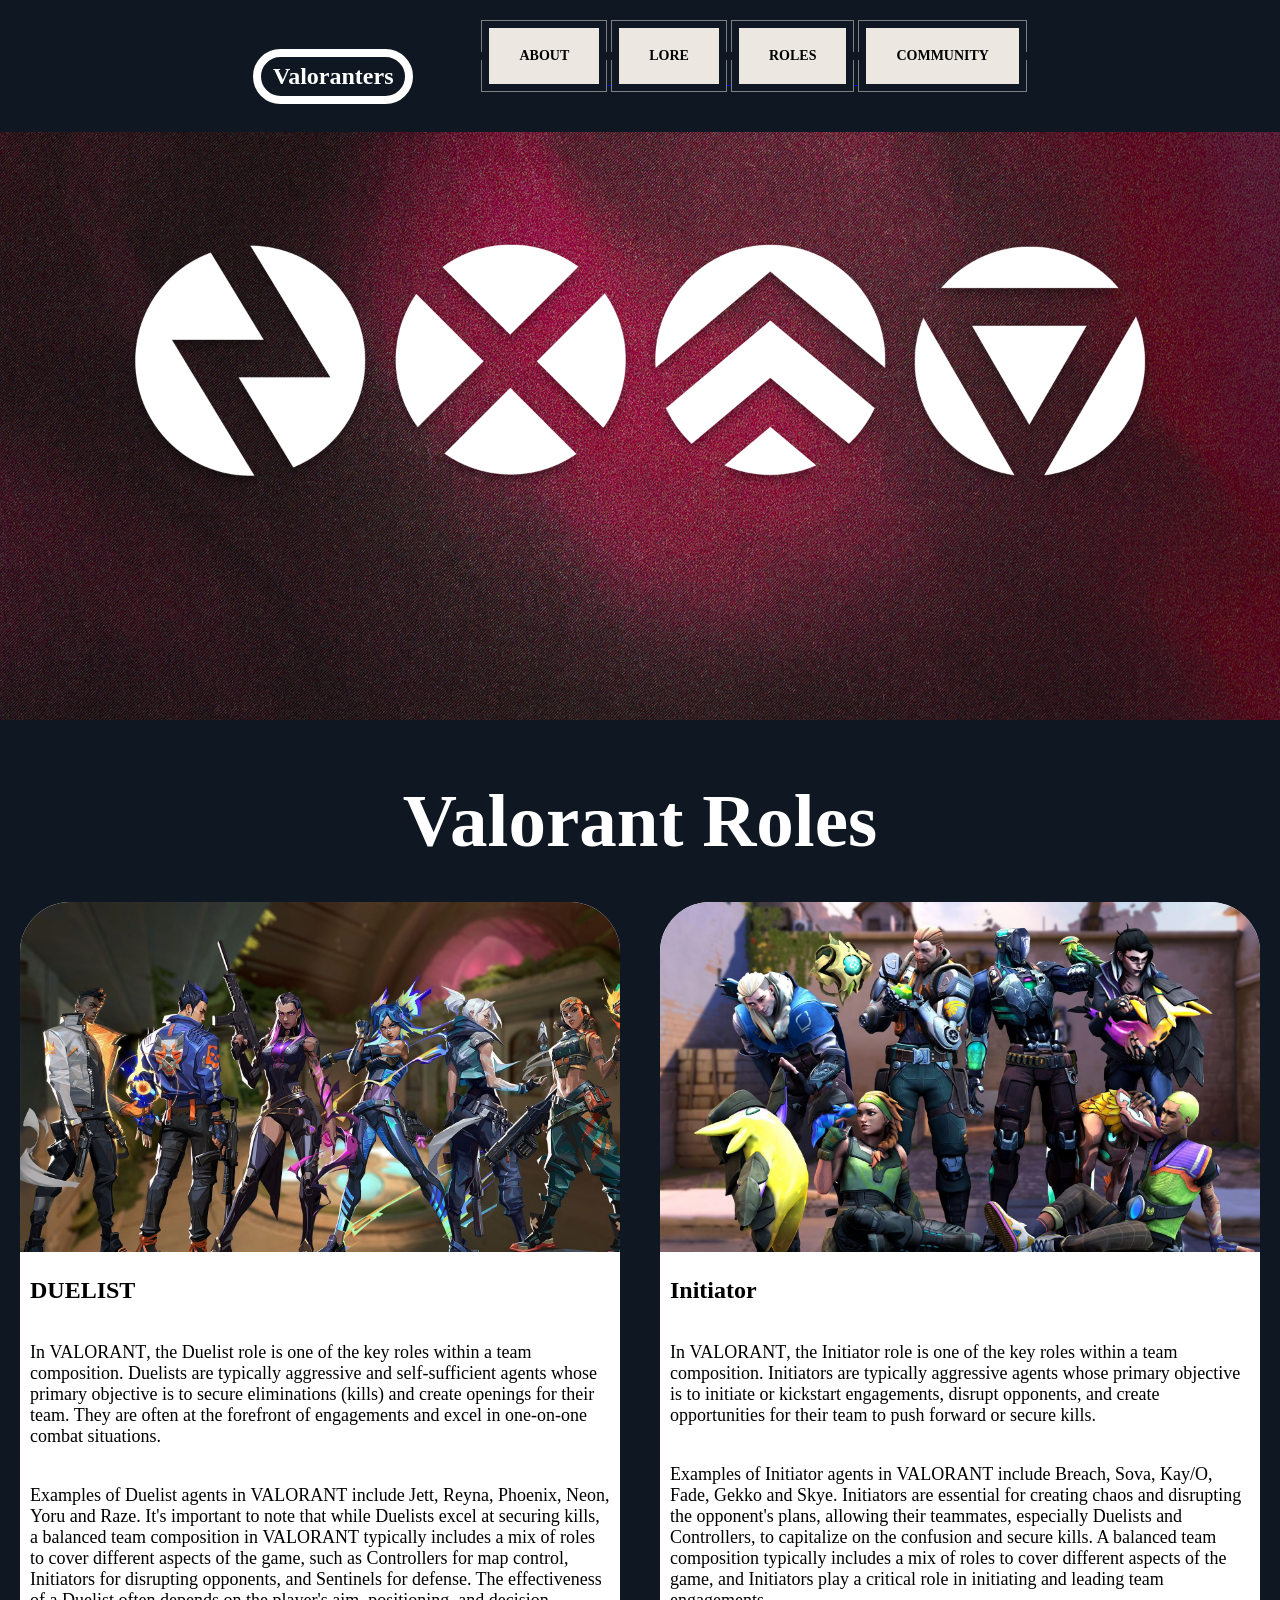
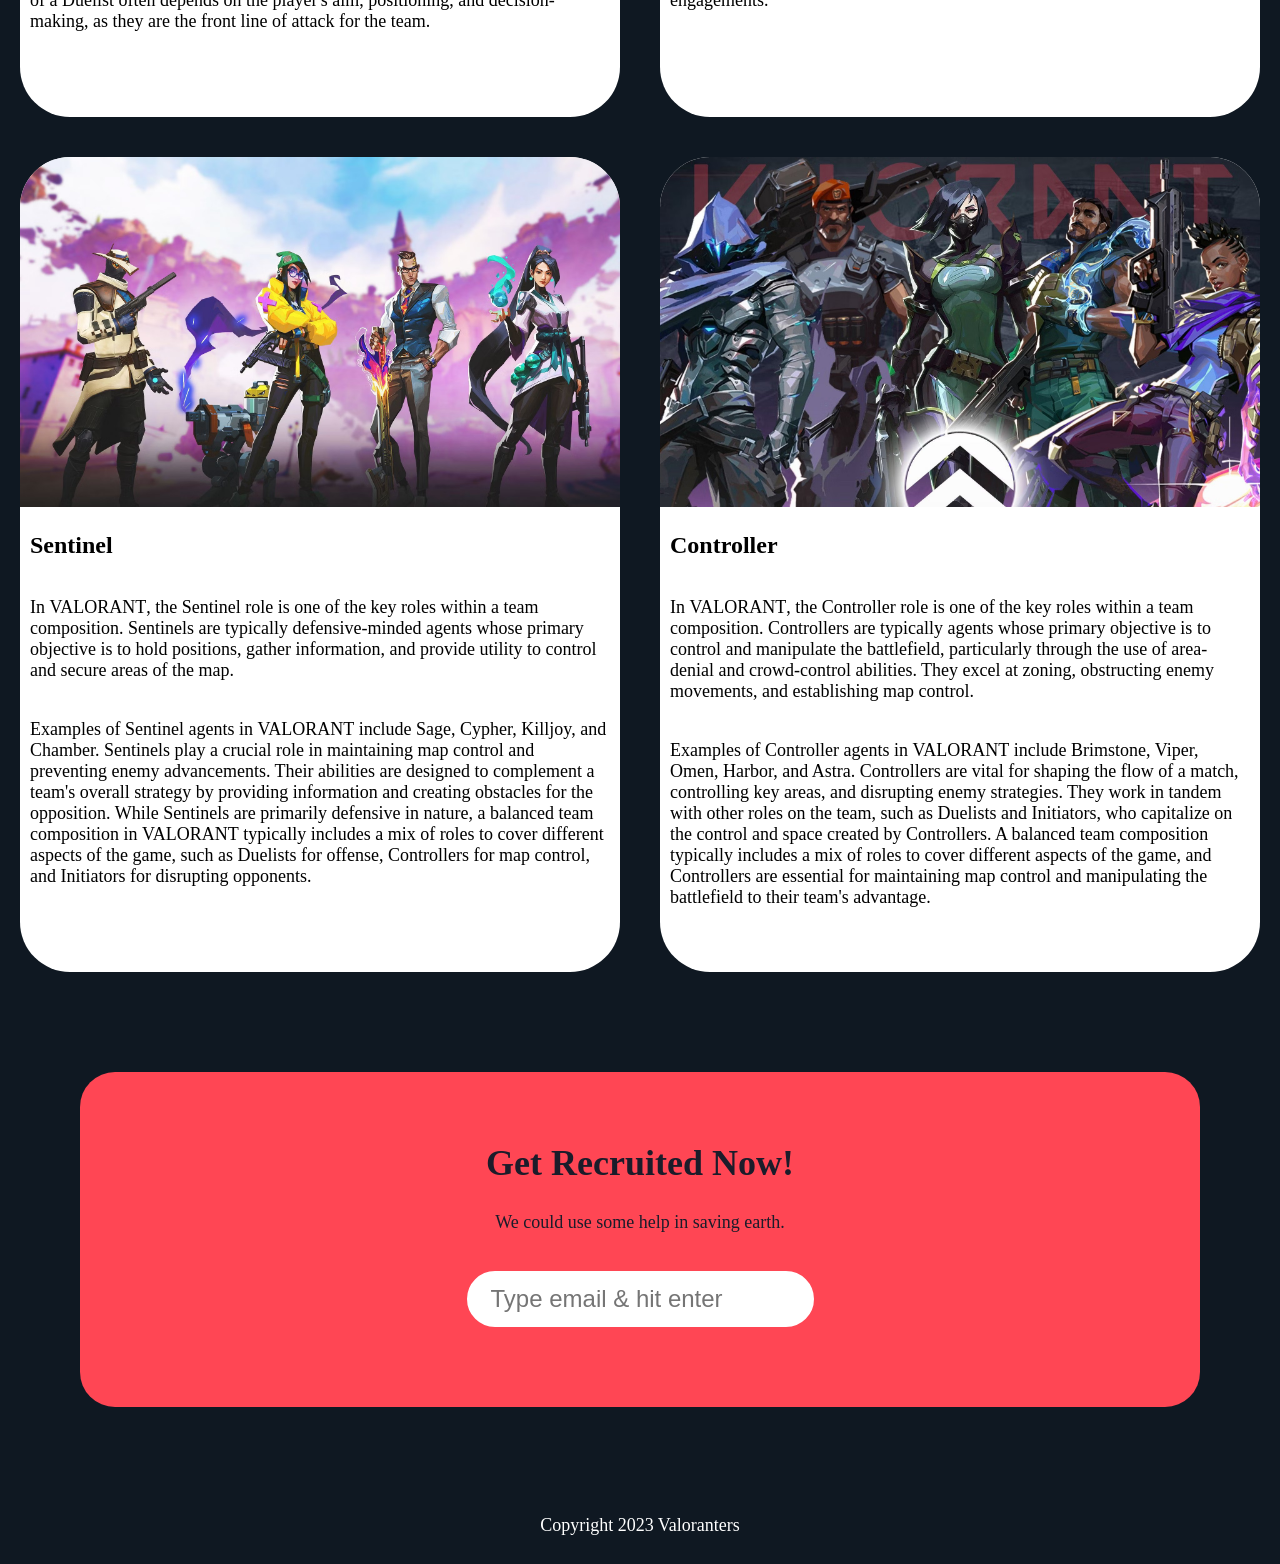
==== roles.html @ 1e13fc71 "init project" ====
<!DOCTYPE html>
<html lang="en">
<head>
    <link rel="stylesheet" href="roles.css">
    <title>Valoranthings</title>
    <link rel="icon" href="images/valoicon.png" type="image/x-icon">
    <link rel="shortcut icon" href="images/valoicon.png" type="image/x-icon">
    <link rel="icon" href="images/valoicon.png" sizes="32x32" type="image/png">
    <link rel="icon" href="images/valoicon.png" sizes="128x128" type="image/png">
</head>
<body>
    <audio autoplay loop id="myaudio">
      <source src="music/lobbytheme.mp3" type="audio/mpeg">
      Your browser does not support the audio tag.
    </audio>
    <script>
      const audio = document.getElementById('myaudio');
      audio.volume = 0.25;
    </script>
    <audio id="hover1" src="music/hover.mp3"></audio>
    <audio id="hover2" src="music/hover.mp3"></audio>
    <audio id="hover3" src="music/hover.mp3"></audio>
    <audio id="hover4" src="music/hover.mp3"></audio>
      
    

    <header>
      
      <nav class="main-nav">
        <ul>
            <h1>Valoranters</h1>
            <li class="space"></li>

                <!--<button onmouseover="document.getElementById('hover1').play()" class="outline" type="button">
                <a href="about.html">
                <div class="label">
                  <span class="hover-effect"></span>
                  <span class="label-text">About</span>
                </div>
                </a>
              </button>--><a href="index.html">
              <button class="btn" onmouseover="document.getElementById('hover1').play()">
                
                <span class="btn__inner">
                  <span class="btn__slide"></span>
                  <span class="btn__content">About</span>
                </span>
              </button>
            </a>


              <a href="lore.html">
              <button class="btn" onmouseover="document.getElementById('hover2').play()">
                
                <span class="btn__inner">
                  <span class="btn__slide"></span>
                  <span class="btn__content">Lore</span>
                </span>
              </button>
            </a>


              <a href="roles.html">
              <button class="btn" onmouseover="document.getElementById('hover3').play()">
                <span class="btn__inner">
                  <span class="btn__slide"></span>
                  <span class="btn__content">Roles</span>
                </span>
              </button>
            </a>

              <a href="community.html">
              <button class="btn" onmouseover="document.getElementById('hover4').play()">
                
                <span class="btn__inner">
                  <span class="btn__slide"></span>
                  <span class="btn__content">Community</span>
                </span>
              </button>
            </a>
          </span>
        </ul>
    </nav>
    </header>
    <section class="banner">
        <img src="images/valorantrole.png" alt="Valorant Banner">
        <!--
        <div class="welcome">
            <h2>We are VALORANT,<br><span>We are FIGHTERS.</span></h2>
        </div>
        -->
    </section>
   <br><br><br>
    <h1 class="roletitle">Valorant Roles</h1>
    <br>
    <section class="container">
      <div class="card">
        <div class="card-image duelist"></div>
        <h2 class="rolename">DUELIST</h2>
        <p>In <span class="custom">VALORANT</span>, the Duelist role is one of the key roles within a team composition. Duelists are 
          typically aggressive and self-sufficient agents whose primary objective is to secure eliminations 
          (kills) and create openings for their team. They are often at the forefront of engagements and excel 
          in one-on-one combat situations.</p>
        <p>Examples of Duelist agents in <span class="custom">VALORANT</span> include Jett, Reyna, Phoenix, Neon, Yoru and Raze. It's important to 
          note that while Duelists excel at securing kills, a balanced team composition in <span class="custom">VALORANT</span> typically 
          includes a mix of roles to cover different aspects of the game, such as Controllers for map control, 
          Initiators for disrupting opponents, and Sentinels for defense. The effectiveness of a Duelist often 
          depends on the player's aim, positioning, and decision-making, as they are the front line of attack 
          for the team.</p>
      </div>
      <div class="card">
        <div class="card-image initiator"></div>
        <h2 class="rolename">Initiator</h2>
        <p>In <span class="custom">VALORANT</span>, the Initiator role is one of the key roles within a team composition. Initiators are typically aggressive agents whose primary objective is to initiate or kickstart engagements, disrupt opponents, and create opportunities for their team to push forward or secure kills.</p>
        <p>Examples of Initiator agents in <span class="custom">VALORANT</span> include Breach, Sova, Kay/O, Fade, Gekko and Skye. Initiators are essential for creating chaos and disrupting the opponent's plans, allowing their teammates, especially Duelists and Controllers, to capitalize on the confusion and secure kills. A balanced team composition typically includes a mix of roles to cover different aspects of the game, and Initiators play a critical role in initiating and leading team engagements.</p>
      </div>
    </section>
    <section class="container">
      <div class="card">
        <div class="card-image sentinel"></div>
        <h2 class="rolename">Sentinel</h2>
        <p>In <span class="custom">VALORANT</span>, the Sentinel role is one of the key roles within a team composition. Sentinels are typically defensive-minded agents whose primary objective is to hold positions, gather information, and provide utility to control and secure areas of the map.</p>
        <p>Examples of Sentinel agents in <span class="custom">VALORANT</span> include Sage, Cypher, Killjoy, and Chamber. Sentinels play a crucial role in maintaining map control and preventing enemy advancements. Their abilities are designed to complement a team's overall strategy by providing information and creating obstacles for the opposition. While Sentinels are primarily defensive in nature, a balanced team composition in <span class="custom">VALORANT</span> typically includes a mix of roles to cover different aspects of the game, such as Duelists for offense, Controllers for map control, and Initiators for disrupting opponents.</p>
      </div>
      <div class="card">
        <div class="card-image controller"></div>
        <h2 class="rolename">Controller</h2>
        <p>In <span class="custom">VALORANT</span>, the Controller role is one of the key roles within a team composition. Controllers are typically agents whose primary objective is to control and manipulate the battlefield, particularly through the use of area-denial and crowd-control abilities. They excel at zoning, obstructing enemy movements, and establishing map control.</p>
        <p>Examples of Controller agents in <span class="custom">VALORANT</span> include Brimstone, Viper, Omen, Harbor, and Astra. Controllers are vital for shaping the flow of a match, controlling key areas, and disrupting enemy strategies. They work in tandem with other roles on the team, such as Duelists and Initiators, who capitalize on the control and space created by Controllers. A balanced team composition typically includes a mix of roles to cover different aspects of the game, and Controllers are essential for maintaining map control and manipulating the battlefield to their team's advantage.</p>
      </div>
    </section>
    <main>
    <section class="join">
        <h2>Get Recruited Now!</h2>
        <p>We could use some help in saving earth.</p>
        <form>
            <input type="email" name="email" placeholder="Type email & hit enter" required>
        </form>
    </section>
    </main>
    <footer>
        <p class="copyright">Copyright 2023 Valoranters</p>
    </footer>
</body>
<script>
</script>
</html>
---- roles.css ----
body{
    background-color: #0f1822;
}

header{
    /*position: relative;
    left: 100px;
    top: 100px;*/
    background-color: #0f1822 ;
    padding: 20px 0;
    text-align: left;
    position: fixed;
    width: 100%;
    z-index: 1;
    top: 0;
    left: 0;
}
header h1{
    color: white;
    border: 8px solid white;
    display: inline-block;
    padding: 6px 12px;
    border-radius: 36px;
    font-family: "Valorant";
}

body, ul, li, h1, h2, a{
    margin: 0;
    padding: 0;
    font-family: Tahoma;
}

.roletitle {
  font-family: "Valorant";
  color: white;
  font-size: 75px;
  text-align: center;
}

.skilllist{
  line-height: 2em;
    color: white;
}

.banner{
    position: relative;
}

.banner img{
    max-width: 100%;
}

.banner .welcome{
    position: absolute;
    left: 0;
    bottom: 30%;
    color: white;
    padding: 30px;
    background-color: #ff4654;
    font-size: 60px;
    border-radius: 16px;
}

.banner h2{
    font-size: 22px;
    font-family: "Valorant";
}

.banner .welcome span{
    font-size: 1.4em;
}

/*nav{
    background-color: #0f1822;
    padding: 20px;
    position: sticky;
    top: 100px;
    z-index: 1;
}*/

nav li{
    display: inline-block;
    width: 20%;
}

.space{
  width: 5%;
}
nav ul{
    white-space: nowrap;
    max-width: 1200px;
    margin: 0 auto;
    text-align: center; 
    max-height: 115px;
}

nav li a{
    text-decoration: none;
    color: white;
}

nav li a.join {
    color: white;
}

main {
    max-width: 100%;
    width: 1200px;
    margin: 80px auto;
    padding: 0 40px;
    box-sizing: border-box;
}

article h2{
    color: white ;
    font-size: 48px;
    font-family: "Valorant";
}
article p{
    line-height: 2em;
    color: white;
}

p{
    font-size: 18px;
}

.images{
    text-align: center;
    margin: 80px 0;
    white-space: nowrap;
}

.images li{
    display: inline-block;
    list-style-type: none;
    width: 40%;
    margin: 20px 5%;
    position: relative;
}

.images li img{
    max-width: 100%;
}

section.join{
    background-color: #ff4654;
    text-align: center;
    padding: 60px 20px;
    color: #1b1c2a;
    border-radius: 35px;
}

section.join h2{
    font-size: 36px;
    font-family: "Valorant";
}

form input{
    margin: 20px 0;
    padding: 10px 20px;
    font-size: 24px;
    border: 4px solid white;
    border-radius: 28px;
    
}

footer{
    background-color: #0f1822;
    color: white;
    padding: 10px;
    text-align: center;
    font-family: "Valorant";
}

@font-face {
  font-family: "Valorant";
  src: url("https://db.onlinewebfonts.com/t/e7322a6673613ab13604fadda3d20e56.eot");
  src: url("https://db.onlinewebfonts.com/t/e7322a6673613ab13604fadda3d20e56.eot?#iefix")format("embedded-opentype"),
  url("https://db.onlinewebfonts.com/t/e7322a6673613ab13604fadda3d20e56.woff2")format("woff2"),
  url("https://db.onlinewebfonts.com/t/e7322a6673613ab13604fadda3d20e56.woff")format("woff"),
  url("https://db.onlinewebfonts.com/t/e7322a6673613ab13604fadda3d20e56.ttf")format("truetype"),
  url("https://db.onlinewebfonts.com/t/e7322a6673613ab13604fadda3d20e56.svg#VALORANT")format("svg");
}
  
  .btn {
    /* Clean style */
    -moz-appearance: none;
    -webkit-appearance: none;
    appearance: none;
    border: none;
    background: none;
    padding: 0;
    color: var(--button-text-color);
    cursor: pointer;
    /* Clean style */
    
    --button-text-color: var(--background-color);
    --button-text-color-hover: var(--button-background-color);
    --border-color: #7D8082;
    --button-background-color: #ece8e1;
    --highlight-color: #ff4655;
    --button-inner-border-color: transparent;
    --button-bits-color: var(--background-color);
    --button-bits-color-hover: var(--button-background-color);
    
    position:sticky;
    padding: 8px;
    margin-bottom: 20px;
    text-transform: uppercase;
    font-weight: bold;
    font-size: 14px;
    font-family: "Valorant";
    transition: all .15s ease;
    color: black;
  }
  
  .btn::before,
  .btn::after {
    content: '';
    display: block;
    position: absolute;
    right: 0; left: 0;
    height: calc(50% - 5px);
    border: 1px solid var(--border-color);
    transition: all .15s ease;
  }
  
  .btn::before {
    top: 0;
    border-bottom-width: 0;
  }
  
  .btn::after {
    bottom: 0;
    border-top-width: 0;
  }
  
  .btn:active,
  .btn:focus {
    outline: none;
  }
  
  .btn:active::before,
  .btn:active::after {
    right: 3px;
    left: 3px;
  }
  
  .btn:active::before {
    top: 3px;
  }
  
  .btn:active::after {
    bottom: 3px;
  }
  
  .btn__inner {
    position: relative;
    display: block;
    padding: 20px 30px;
    background-color: var(--button-background-color);
    overflow: hidden;
    box-shadow: inset 0px 0px 0px 1px var(--button-inner-border-color);
  }
  
  .btn__inner::before {
    content: '';
    display: block;
    position: absolute;
    top: 0; left: 0;
    width: 2px;
    height: 2px;
    background-color: var(--button-bits-color);
  }
  
  .btn__inner::after {
    content: '';
    display: block;
    position: absolute;
    right: 0; bottom: 0;
    width: 4px;
    height: 4px;
    background-color: var(--button-bits-color);
    transition: all .2s ease;
  }
  
  .btn__slide {
    display: block;
    position: absolute;
    top: 0; bottom: -1px; left: -8px;
    width: 0;
    background-color: var(--highlight-color);
    transform: skew(-15deg);
    transition: all .2s ease;
  }
  
  .btn__content {
    position: relative;
  }
  
  .btn:hover {
    color: var(--button-text-color-hover);
  }
  
  .btn:hover .btn__slide {
    width: calc(100% + 15px);
  }
  
  .btn:hover .btn__inner::after {
    background-color: var(--button-bits-color-hover);
  }
  
  .btn--light {
    --button-background-color: var(--background-color);
    --button-text-color: var(--highlight-color);
    --button-inner-border-color: var(--highlight-color);
    --button-text-color-hover: #ece8e1;
    --button-bits-color-hover: #ece8e1;
  }

.images li:hover{
position: relative;
top: -4px;
}

form input:focus{
  border: 4px solid #0f1822;
  outline: none;
}

form input:valid{
  border: 4px solid green;
}

article p::first-letter{
  font-family: "Valorant";
  font-size: 30px;
}


h1::selection{
  color: white;
  background:#0f1822 ;
}
::selection {
  color: white;
  background: #ff4654;
}

.outline {
  flex: 0 0 auto; /* Let the button grow and shrink as needed */
}

@media screen and (max-width:1900px){
  .banner .welcome{
    font-size: 60px;
  }
  .label-text{
    font-size: 18px;
  }
}
@media screen and (max-width:700px){
  .banner .welcome{
    position: relative;
    text-align: center;
  }
  .banner .welcome br{
    display: none;
  }
  .outline{
    text-align: center;
  }
  .label-text{
    font-size: 10px;
    text-align: center;
  }
  .images li{
 width: 100%;
 margin:20px auto;
 display: block;
  }
}

.container {
  display:flex;
  justify-content: center;
  flex-wrap: wrap;
}

.card {
  background-color: white;
  width:600px;
  height: 815px;
  margin: 20px;
  border-radius: 50px;
}

.card-image{
  background-color: #ff4654;
  height: 350px;
  max-width: 100%;
  margin-bottom: 15px;
  background-size: cover;
  border-radius: 50px 50px 0 0;
}

.sentinel{
  background-image:url('images/sentinel.jpg');
}

.duelist{
  background-image:url('images/duelist.jpg');
}

.controller{
  background-image:url('images/controller.jpg');
}

.initiator{
  background-image:url('images/initiator.jpg');
}

.card p,h2{
  padding: 10px;
}

.rolename{
  font-family: "Valorant";
}

.custom {
  font-family: "Valorant";
}

.card:hover{
  background-color: #282b30;
  color:white;
  cursor: pointer;
  transform: scale(1.03);
  transition: all 1s ease;
}
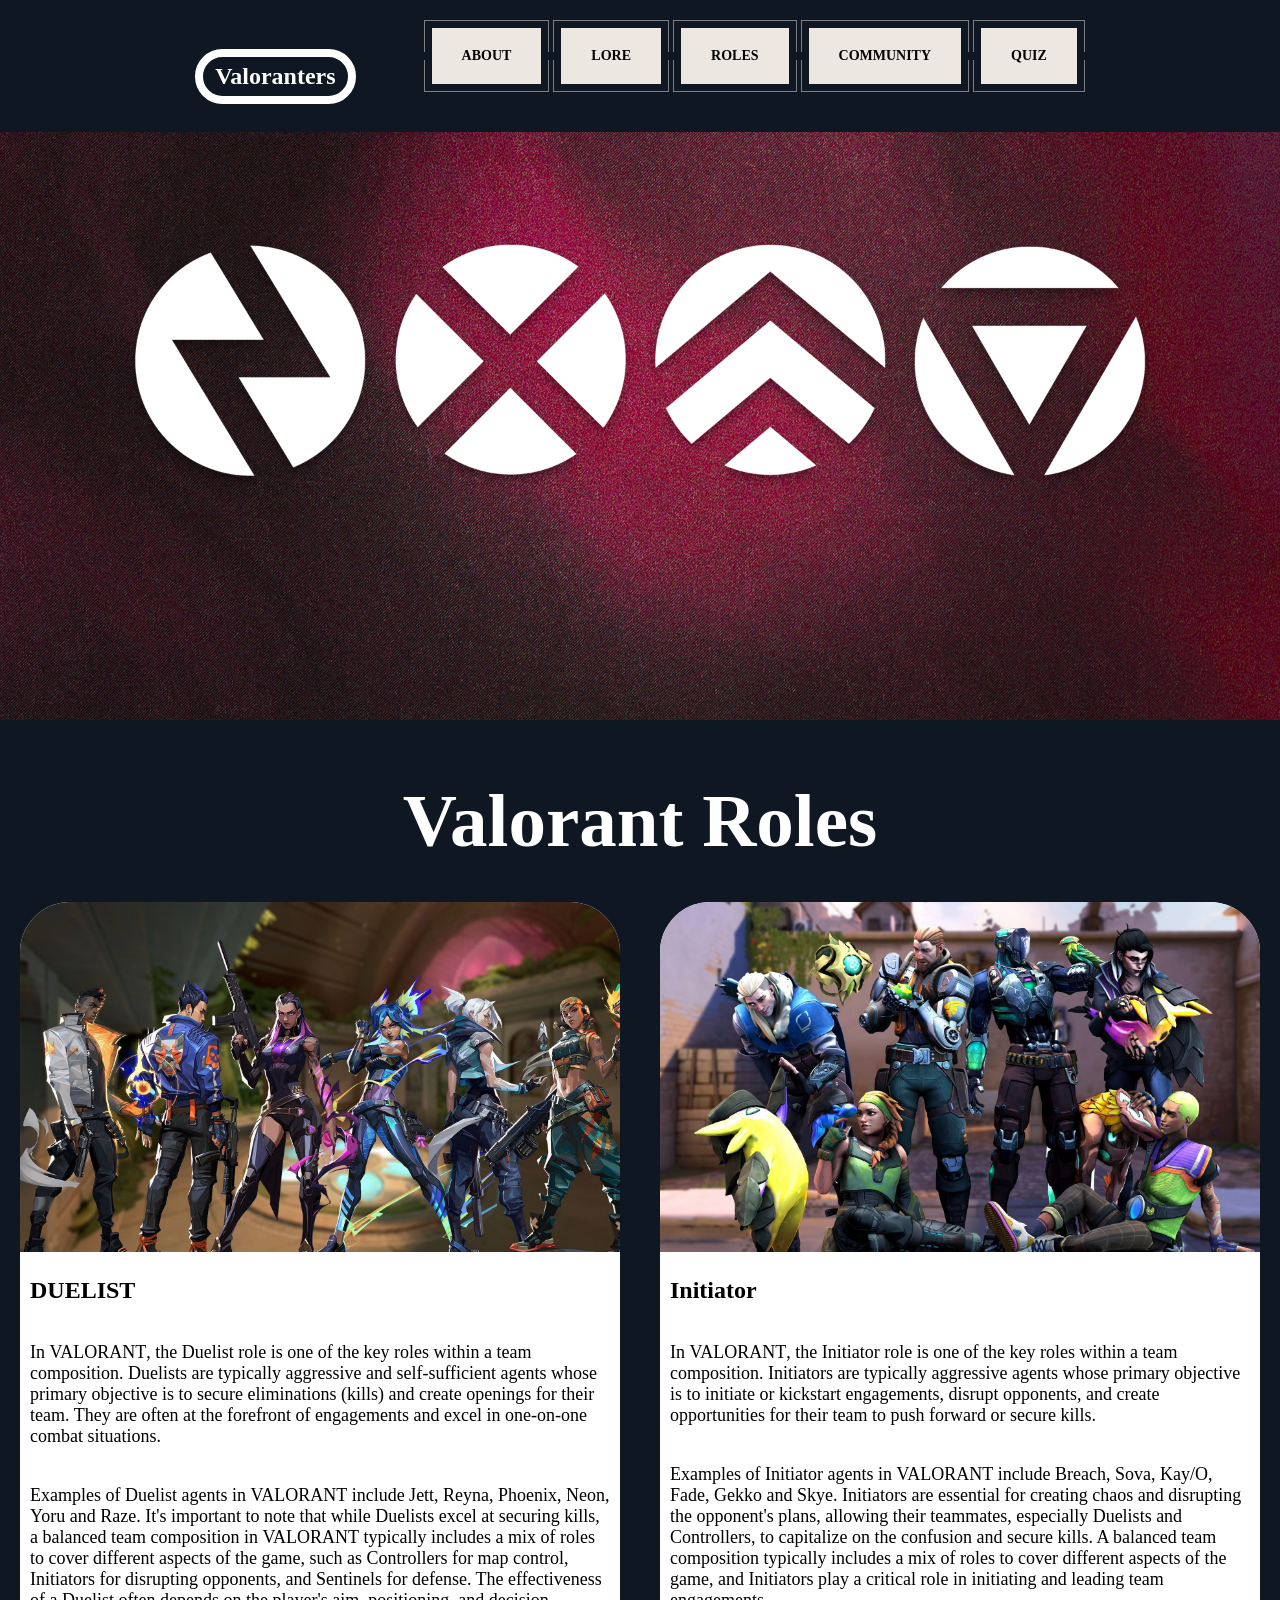
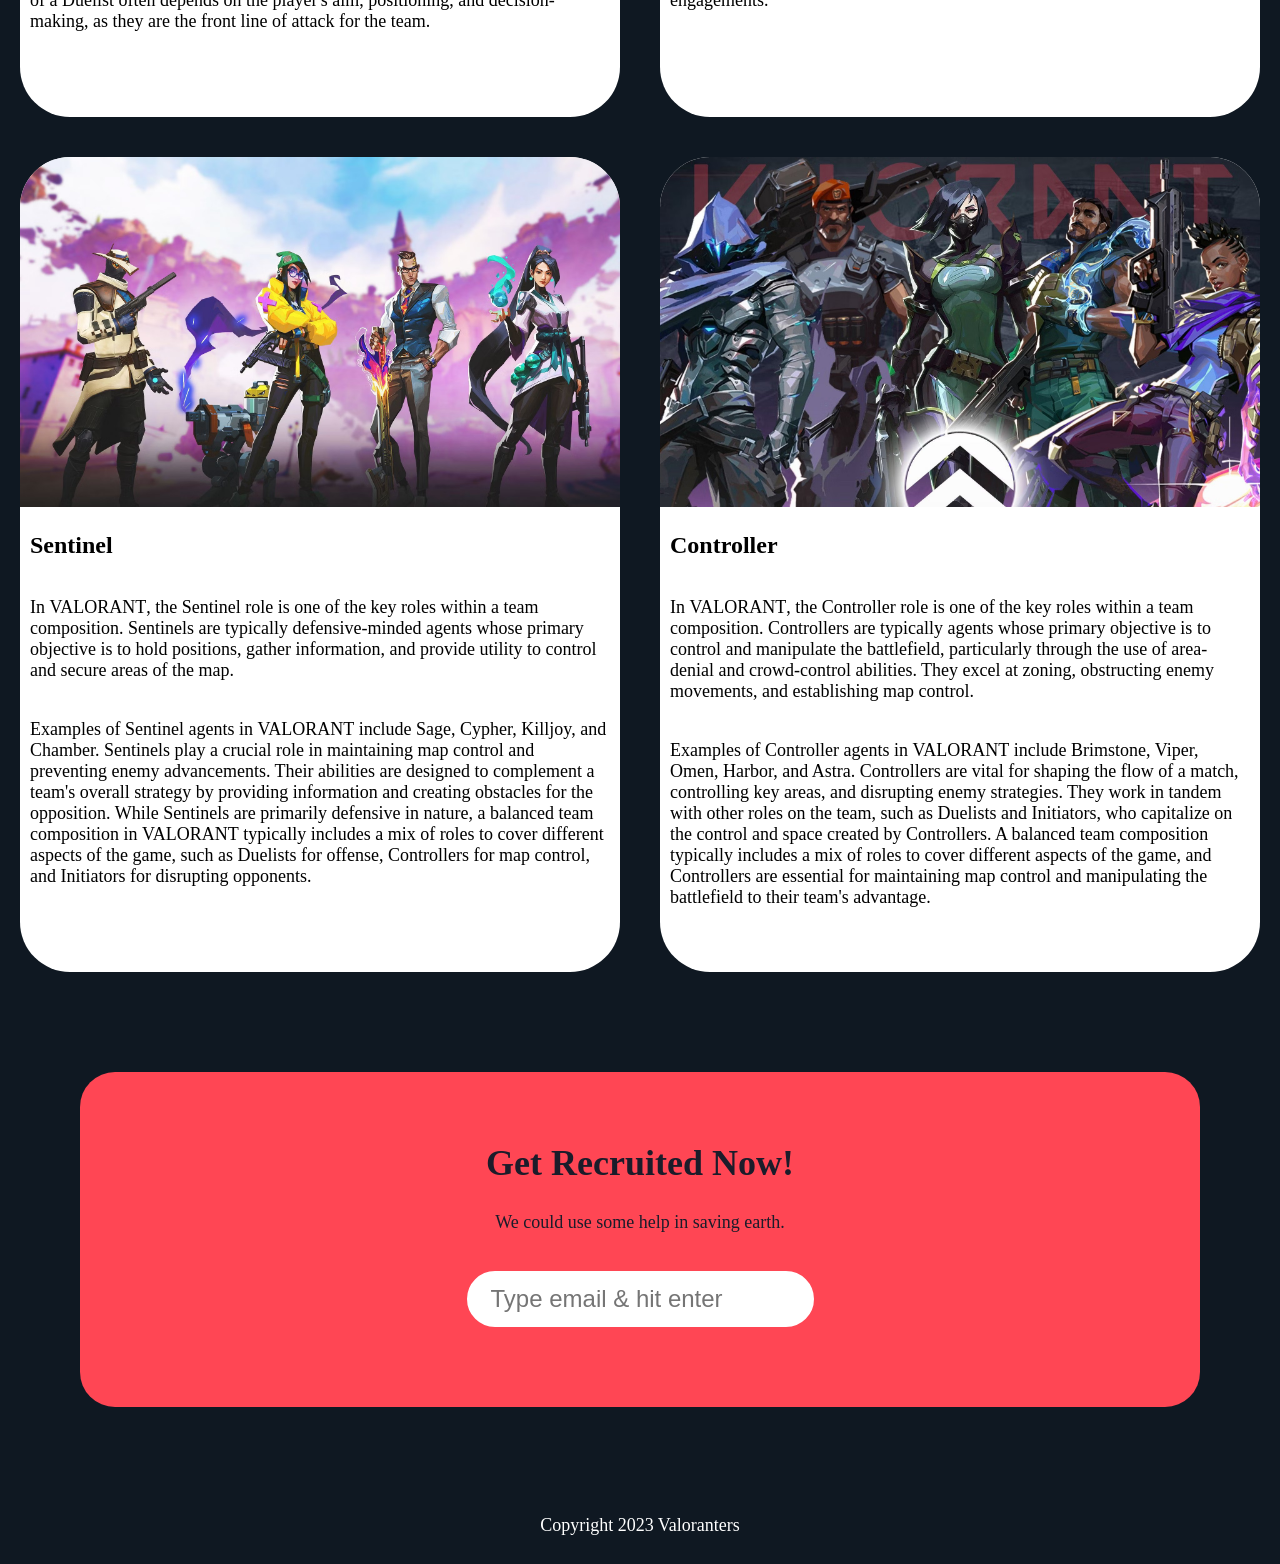
==== commit 30d86219: "Add Quiz button to roles.html" ====
--- a/roles.html
+++ b/roles.html
@@ -78,6 +78,15 @@
                 </span>
               </button>
             </a>
+
+            <a href="quiz.html">
+              <button class="btn" id="communityBtn">
+                <span class="btn__inner">
+                  <span class="btn__slide"></span>
+                  <span class="btn__content">Quiz</span>
+                </span>
+              </button>
+            </a>
           </span>
         </ul>
     </nav>
@@ -144,4 +153,4 @@
 </body>
 <script>
 </script>
-</html>+</html>
